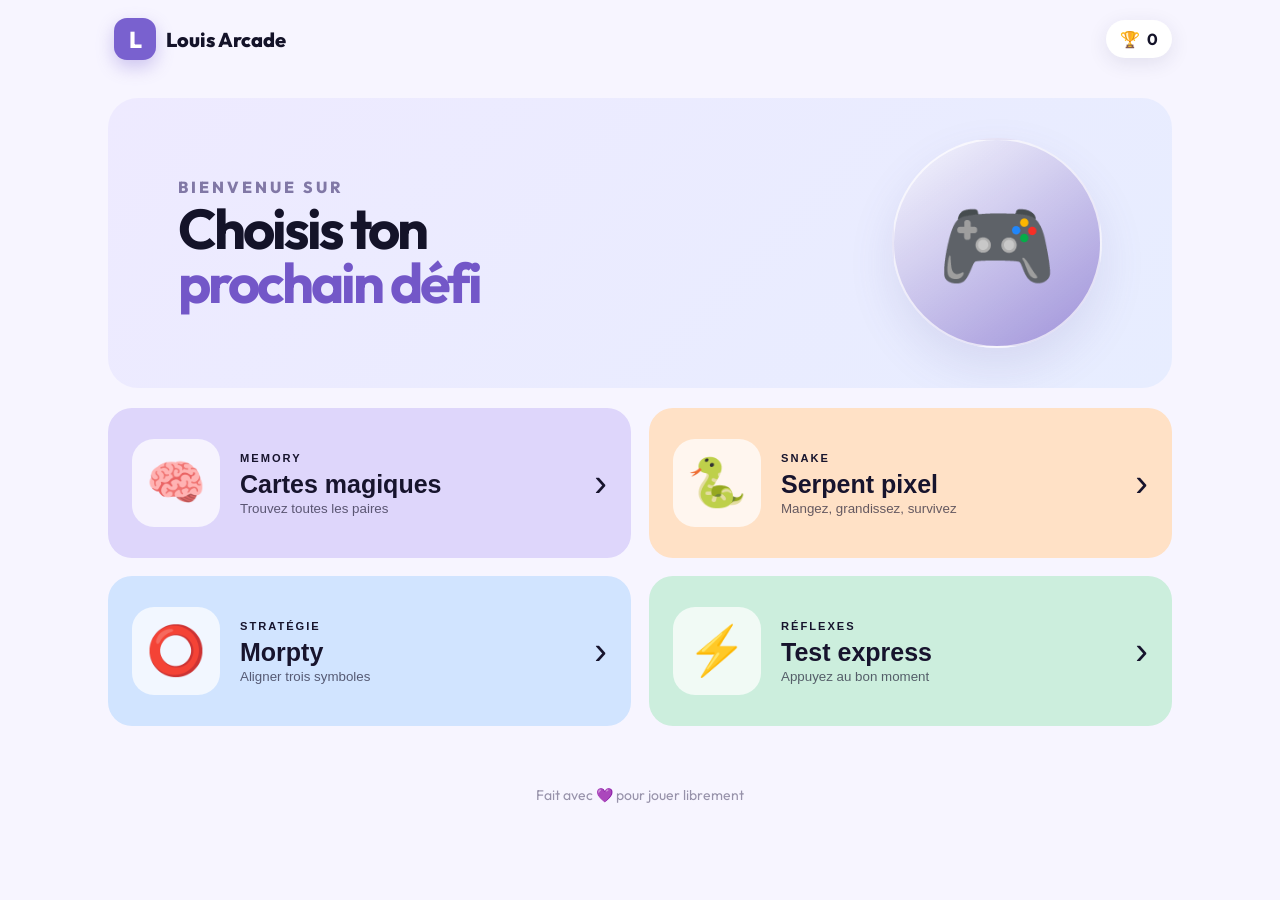
==== index.html @ cec9b596 "Crée Louis Arcade : portail de jeux gratuits avec Memory, Snake, Morpion et test de réflexes" ====
<!DOCTYPE html>
<html lang="fr">
<head>
  <meta charset="UTF-8">
  <meta name="viewport" content="width=device-width, initial-scale=1.0">
  <title>Louis Arcade</title>
  <meta name="description" content="Mini-jeux gratuits dans ton navigateur">
  <link rel="preconnect" href="https://fonts.googleapis.com">
  <link rel="preconnect" href="https://fonts.gstatic.com" crossorigin>
  <link href="https://fonts.googleapis.com/css2?family=Outfit:wght@400;600;800&display=swap" rel="stylesheet">
  <link rel="stylesheet" href="style.css">
</head>
<body>
  <header class="topbar">
    <button class="brand" id="homeButton" aria-label="Accueil">
      <span class="brand-mark">L</span><span>Louis Arcade</span>
    </button>
    <div class="score-pill"><span>🏆</span><b id="totalScore">0</b></div>
  </header>

  <main>
    <section id="homeView" class="view active">
      <div class="hero">
        <div>
          <p class="eyebrow">Bienvenue sur</p>
          <h1>Choisis ton<br><span>prochain défi</span></h1>
        </div>
        <div class="hero-orbit" aria-hidden="true"><span>🎮</span></div>
      </div>

      <div class="game-grid">
        <button class="game-card purple" data-game="memory">
          <span class="game-icon">🧠</span><div><small>MEMORY</small><h2>Cartes magiques</h2><p>Trouvez toutes les paires</p></div><span class="arrow">›</span>
        </button>
        <button class="game-card orange" data-game="snake">
          <span class="game-icon">🐍</span><div><small>SNAKE</small><h2>Serpent pixel</h2><p>Mangez, grandissez, survivez</p></div><span class="arrow">›</span>
        </button>
        <button class="game-card blue" data-game="ttt">
          <span class="game-icon">⭕</span><div><small>STRATÉGIE</small><h2>Morpty</h2><p>Aligner trois symboles</p></div><span class="arrow">›</span>
        </button>
        <button class="game-card green" data-game="reaction">
          <span class="game-icon">⚡</span><div><small>RÉFLEXES</small><h2>Test express</h2><p>Appuyez au bon moment</p></div><span class="arrow">›</span>
        </button>
      </div>
    </section>

    <section id="gameView" class="view">
      <button class="back-button" id="backButton">‹ Retour</button>
      <div id="gameHost"></div>
    </section>
  </main>

  <footer>Fait avec 💜 pour jouer librement</footer>
  <script src="script.js"></script>
</body>
</html>
---- style.css ----
:root { --ink:#141329; --cream:#f7f5ff; --purple:#7357c8; }
* { box-sizing:border-box; }
body { margin:0; min-height:100vh; font-family:'Outfit',sans-serif; color:var(--ink); background:var(--cream); }
.topbar { height:78px; display:flex; align-items:center; justify-content:space-between; max-width:1120px; margin:auto; padding:0 28px; }
.brand { border:0; background:none; display:flex; align-items:center; gap:10px; font:800 20px 'Outfit'; color:var(--ink); cursor:pointer; }
.brand-mark { width:42px; height:42px; border-radius:13px; background:#7961cf; color:white; display:grid; place-items:center; font-size:23px; box-shadow:0 7px 18px #7961cf55; }
.score-pill { background:white; border-radius:999px; padding:9px 14px; box-shadow:0 5px 20px #2a24551a; display:flex; gap:7px; }
.view { display:none; max-width:1120px; margin:auto; padding:20px 28px 40px; }
.view.active { display:block; }
.hero { min-height:230px; display:flex; align-items:center; justify-content:space-between; border-radius:30px; padding:40px 70px; background:linear-gradient(135deg,#eeeaff,#e7edff); overflow:hidden; }
.eyebrow { font-weight:800; text-transform:uppercase; letter-spacing:3px; color:#8178a6; margin:0 0 5px; }
.hero h1 { font-size:56px; line-height:.95; margin:0; letter-spacing:-3px; }
.hero h1 span { color:#7357c8; }
.hero-orbit { width:210px; height:210px; border:2px solid #ffffffaa; border-radius:50%; display:grid; place-items:center; font-size:96px; background:linear-gradient(145deg,#fff9,#9e91d9); box-shadow:0 20px 45px #64599f22; }
.game-grid { display:grid; grid-template-columns:1fr 1fr; gap:18px; margin-top:20px; }
.game-card { min-height:150px; border:0; border-radius:24px; padding:20px 24px; display:flex; align-items:center; gap:20px; text-align:left; cursor:pointer; color:#17142d; transition:.18s ease; }
.game-card:hover { transform:translateY(-5px); box-shadow:0 14px 30px #34304c22; }
.game-card.purple { background:#ded6fb; }.game-card.orange { background:#ffe1c6; }.game-card.blue { background:#d1e4ff; }.game-card.green { background:#cceedd; }
.game-icon { width:88px; height:88px; flex:none; border-radius:22px; background:#ffffffb8; display:grid; place-items:center; font-size:48px; }
.game-card div { flex:1; }.game-card small { font-weight:800; letter-spacing:2px; }.game-card h2 { margin:5px 0 2px; font-size:25px; }.game-card p { margin:0; opacity:.66; }.arrow { font-size:38px; }
.back-button { border:0; background:white; padding:10px 16px; border-radius:12px; font:700 16px 'Outfit'; cursor:pointer; box-shadow:0 5px 18px #2a245518; }
.game-panel { max-width:620px; margin:20px auto 0; background:white; border-radius:28px; padding:28px; text-align:center; box-shadow:0 12px 40px #27233e12; }
.game-panel h2 { margin-top:0; }.primary { border:0; border-radius:12px; padding:12px 18px; background:#7357c8; color:white; font:800 16px 'Outfit'; cursor:pointer; }.status { min-height:24px; font-weight:700; }
.memory-grid { display:grid; grid-template-columns:repeat(4,82px); justify-content:center; gap:10px; }.memory-card { height:82px; border:0; border-radius:12px; background:#7357c8; color:transparent; font-size:38px; cursor:pointer; }.memory-card.open,.memory-card.done { background:#ebe6ff; color:#1b1833; }
.snake-wrap { display:grid; justify-content:center; }.snake-wrap canvas { background:#17172b; border-radius:14px; image-rendering:pixelated; }.snake-controls { display:grid; grid-template-columns:repeat(3,48px); gap:6px; justify-content:center; margin-top:12px; }.snake-controls button { width:48px; height:42px; border:0; border-radius:8px; background:#eeeafd; font-size:18px; }.snake-controls button:nth-child(1){grid-column:2}.snake-controls button:nth-child(2){grid-column:1}
.ttt-grid { display:grid; grid-template-columns:repeat(3,100px); justify-content:center; gap:8px; }.ttt-grid button { width:100px; height:100px; border:0; border-radius:16px; background:#edf2ff; font:800 52px 'Outfit'; color:#4d73bd; }
.reaction-box { height:250px; border-radius:20px; display:grid; place-items:center; background:#ed4955; color:white; font-size:28px; font-weight:800; cursor:pointer; user-select:none; }.reaction-box.ready { background:#42b883; }
footer { text-align:center; padding:20px; color:#9792aa; font-size:14px; }
@media(max-width:700px){.topbar{padding:0 16px}.view{padding:12px 16px 30px}.hero{min-height:190px;padding:30px}.hero h1{font-size:40px}.hero-orbit{display:none}.game-grid{grid-template-columns:1fr}.game-card{min-height:125px}.game-icon{width:72px;height:72px;font-size:38px}.memory-grid{grid-template-columns:repeat(4,68px)}.memory-card{height:68px}.ttt-grid,.ttt-grid button{grid-template-columns:repeat(3,82px)}.ttt-grid button{width:82px;height:82px}}
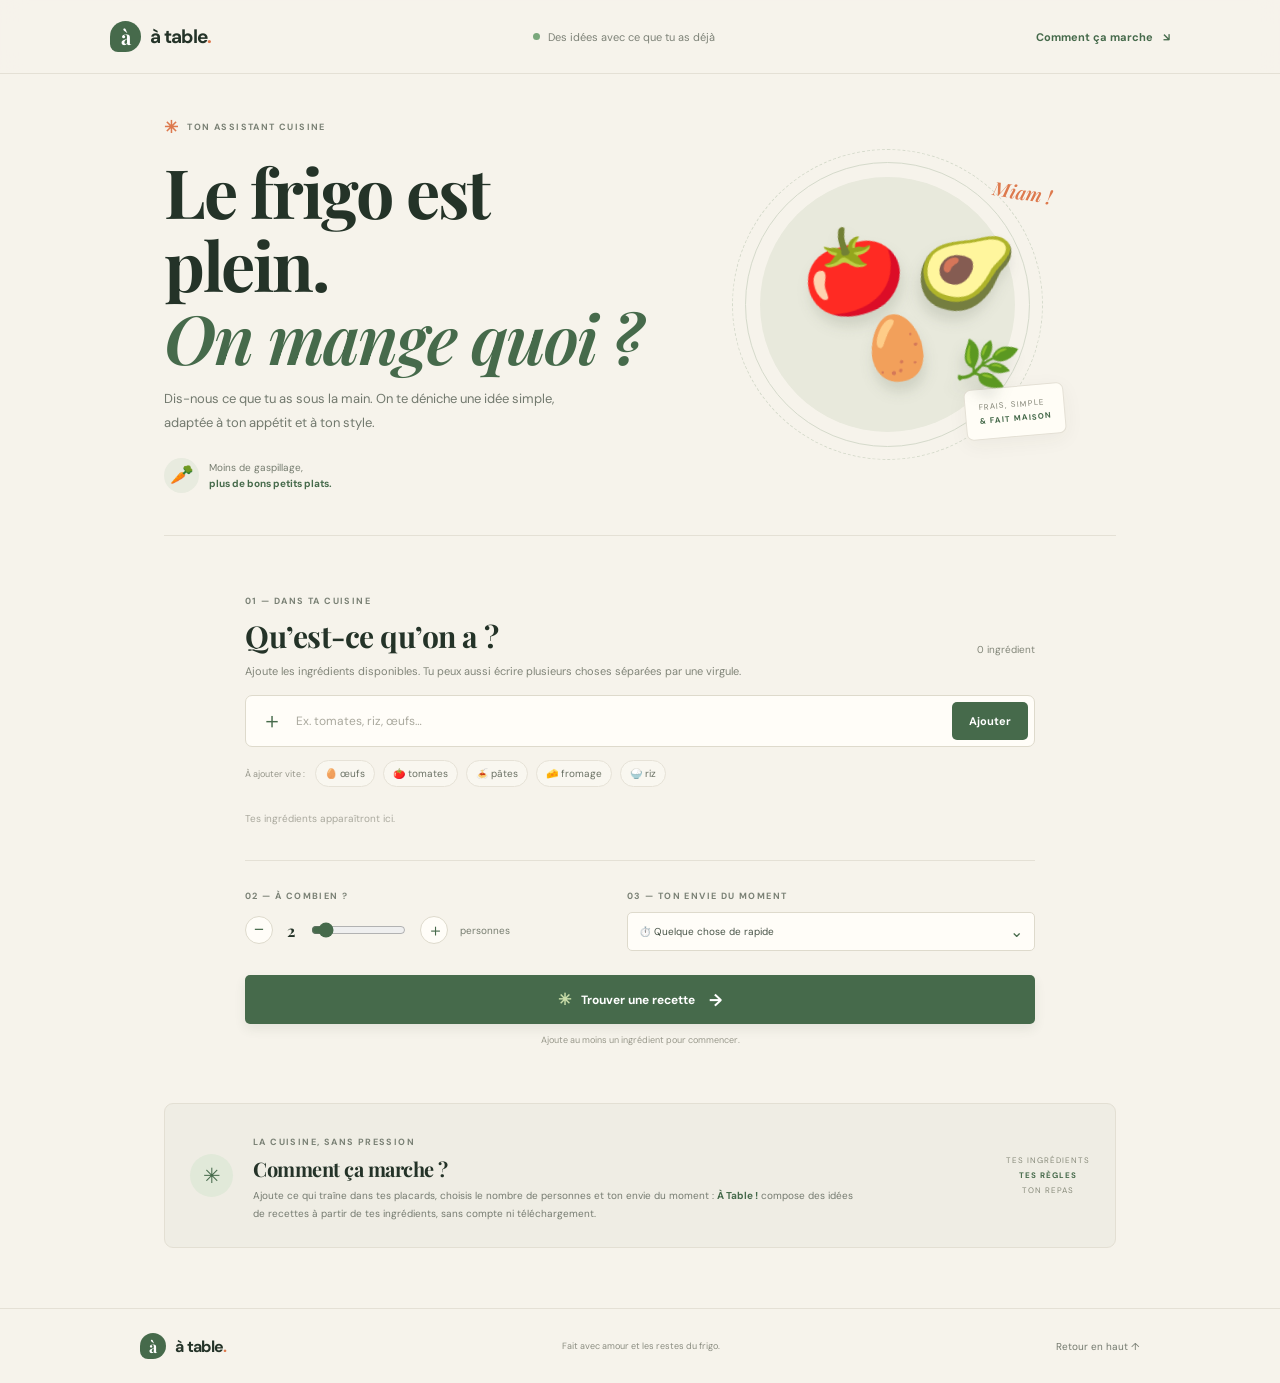
==== commit 898c4aa2: "Remplace le site par À Table !, assistant de recettes selon les ingrédients disponibles" ====
--- a/index.html
+++ b/index.html
@@ -1,56 +1,50 @@
-<!DOCTYPE html>
+<!doctype html>
 <html lang="fr">
 <head>
-  <meta charset="UTF-8">
-  <meta name="viewport" content="width=device-width, initial-scale=1.0">
-  <title>Louis Arcade</title>
-  <meta name="description" content="Mini-jeux gratuits dans ton navigateur">
+  <meta charset="utf-8">
+  <meta name="viewport" content="width=device-width, initial-scale=1">
+  <meta name="theme-color" content="#f6f3eb">
+  <meta name="description" content="Indique les ingrédients de ton frigo et trouve une idée de recette adaptée à ton repas.">
+  <title>À Table ! — des recettes avec ce que tu as</title>
   <link rel="preconnect" href="https://fonts.googleapis.com">
   <link rel="preconnect" href="https://fonts.gstatic.com" crossorigin>
-  <link href="https://fonts.googleapis.com/css2?family=Outfit:wght@400;600;800&display=swap" rel="stylesheet">
+  <link href="https://fonts.googleapis.com/css2?family=DM+Sans:wght@400;500;600;700&family=Playfair+Display:wght@600;700;800&display=swap" rel="stylesheet">
   <link rel="stylesheet" href="style.css">
 </head>
 <body>
   <header class="topbar">
-    <button class="brand" id="homeButton" aria-label="Accueil">
-      <span class="brand-mark">L</span><span>Louis Arcade</span>
-    </button>
-    <div class="score-pill"><span>🏆</span><b id="totalScore">0</b></div>
+    <a class="brand" href="#home" aria-label="À Table, accueil"><span class="brand-mark">à</span><span>à table<span class="brand-dot">.</span></span></a>
+    <div class="top-note"><span class="status-dot"></span> Des idées avec ce que tu as déjà</div>
+    <a class="header-link" href="#how">Comment ça marche <span>↘</span></a>
   </header>
 
-  <main>
-    <section id="homeView" class="view active">
-      <div class="hero">
-        <div>
-          <p class="eyebrow">Bienvenue sur</p>
-          <h1>Choisis ton<br><span>prochain défi</span></h1>
-        </div>
-        <div class="hero-orbit" aria-hidden="true"><span>🎮</span></div>
-      </div>
-
-      <div class="game-grid">
-        <button class="game-card purple" data-game="memory">
-          <span class="game-icon">🧠</span><div><small>MEMORY</small><h2>Cartes magiques</h2><p>Trouvez toutes les paires</p></div><span class="arrow">›</span>
-        </button>
-        <button class="game-card orange" data-game="snake">
-          <span class="game-icon">🐍</span><div><small>SNAKE</small><h2>Serpent pixel</h2><p>Mangez, grandissez, survivez</p></div><span class="arrow">›</span>
-        </button>
-        <button class="game-card blue" data-game="ttt">
-          <span class="game-icon">⭕</span><div><small>STRATÉGIE</small><h2>Morpty</h2><p>Aligner trois symboles</p></div><span class="arrow">›</span>
-        </button>
-        <button class="game-card green" data-game="reaction">
-          <span class="game-icon">⚡</span><div><small>RÉFLEXES</small><h2>Test express</h2><p>Appuyez au bon moment</p></div><span class="arrow">›</span>
-        </button>
-      </div>
+  <main id="home">
+    <section class="intro">
+      <div class="intro-copy"><span class="eyebrow"><span>✳</span> TON ASSISTANT CUISINE</span><h1>Le frigo est plein.<br><em>On mange quoi&nbsp;?</em></h1><p>Dis-nous ce que tu as sous la main. On te déniche une idée simple, adaptée à ton appétit et à ton style.</p><div class="intro-stamp"><span>🥕</span><span>Moins de gaspillage,<br><b>plus de bons petits plats.</b></span></div></div>
+      <div class="food-art" aria-hidden="true"><div class="art-circle"></div><span class="food food-a">🍅</span><span class="food food-b">🥑</span><span class="food food-c">🥚</span><span class="food food-d">🌿</span><span class="art-scribble">Miam !</span><div class="art-caption">FRAIS, SIMPLE<br><b>& FAIT MAISON</b></div></div>
     </section>
 
-    <section id="gameView" class="view">
-      <button class="back-button" id="backButton">‹ Retour</button>
-      <div id="gameHost"></div>
+    <section class="planner" aria-labelledby="plannerTitle">
+      <div class="planner-heading"><div><span class="step-label">01 — DANS TA CUISINE</span><h2 id="plannerTitle">Qu’est-ce qu’on a ?</h2></div><span class="ingredient-count" id="ingredientCount">0 ingrédient</span></div>
+      <p class="helper">Ajoute les ingrédients disponibles. Tu peux aussi écrire plusieurs choses séparées par une virgule.</p>
+      <form class="ingredient-form" id="ingredientForm"><label class="sr-only" for="ingredientInput">Ajouter un ingrédient</label><span class="input-icon">＋</span><input id="ingredientInput" autocomplete="off" placeholder="Ex. tomates, riz, œufs…"><button type="submit">Ajouter</button></form>
+      <div class="suggestions"><span>À ajouter vite :</span><button type="button" data-add="œufs">🥚 œufs</button><button type="button" data-add="tomates">🍅 tomates</button><button type="button" data-add="pâtes">🍝 pâtes</button><button type="button" data-add="fromage">🧀 fromage</button><button type="button" data-add="riz">🍚 riz</button></div>
+      <div class="ingredient-list" id="ingredientList" aria-live="polite"><span class="empty-prompt">Tes ingrédients apparaîtront ici.</span></div>
+
+      <div class="preferences">
+        <div class="preference-block"><label class="step-label" for="people">02 — À COMBIEN ?</label><div class="people-control"><button type="button" id="minusPeople" aria-label="Diminuer le nombre de personnes">−</button><output id="peopleOutput" for="people">2</output><input id="people" type="range" min="1" max="12" value="2" aria-label="Nombre de personnes"><button type="button" id="plusPeople" aria-label="Augmenter le nombre de personnes">＋</button><span>personnes</span></div></div>
+        <div class="preference-block"><label class="step-label" for="mealStyle">03 — TON ENVIE DU MOMENT</label><div class="select-wrap"><select id="mealStyle"><option value="vite">⏱️ Quelque chose de rapide</option><option value="comfort">🍲 Réconfortant</option><option value="healthy">🥗 Plutôt léger</option><option value="fresh">🌿 Frais et coloré</option><option value="surprise">🎲 Surprends-moi</option></select><span>⌄</span></div></div>
+      </div>
+      <button class="generate-button" id="generateButton"><span>✳</span> Trouver une recette <b>→</b></button>
+      <p class="form-hint" id="formHint" aria-live="polite">Ajoute au moins un ingrédient pour commencer.</p>
     </section>
+
+    <section class="results" id="results" hidden aria-live="polite"><div class="results-heading"><div><span class="step-label">À TABLE !</span><h2>Une idée qui donne faim.</h2></div><button class="again-button" id="againButton">↻ Une autre idée</button></div><div class="recipe-grid" id="recipeGrid"></div><p class="results-footnote">Les quantités sont indicatives : goûte et ajuste à ton envie. Pense à vérifier les allergènes de tes ingrédients.</p></section>
+
+    <section class="how" id="how"><div class="how-icon">✳</div><div><span class="step-label">LA CUISINE, SANS PRESSION</span><h2>Comment ça marche ?</h2><p>Ajoute ce qui traîne dans tes placards, choisis le nombre de personnes et ton envie du moment : <b>À Table !</b> compose des idées de recettes à partir de tes ingrédients, sans compte ni téléchargement.</p></div><div class="how-side">TES INGRÉDIENTS<br><b>TES RÈGLES</b><br>TON REPAS</div></section>
   </main>
 
-  <footer>Fait avec 💜 pour jouer librement</footer>
+  <footer><a class="brand footer-brand" href="#home"><span class="brand-mark">à</span><span>à table<span class="brand-dot">.</span></span></a><span>Fait avec amour et les restes du frigo.</span><a href="#home">Retour en haut ↑</a></footer>
   <script src="script.js"></script>
 </body>
 </html>
--- a/style.css
+++ b/style.css
@@ -1,29 +1,4 @@
-:root { --ink:#141329; --cream:#f7f5ff; --purple:#7357c8; }
-* { box-sizing:border-box; }
-body { margin:0; min-height:100vh; font-family:'Outfit',sans-serif; color:var(--ink); background:var(--cream); }
-.topbar { height:78px; display:flex; align-items:center; justify-content:space-between; max-width:1120px; margin:auto; padding:0 28px; }
-.brand { border:0; background:none; display:flex; align-items:center; gap:10px; font:800 20px 'Outfit'; color:var(--ink); cursor:pointer; }
-.brand-mark { width:42px; height:42px; border-radius:13px; background:#7961cf; color:white; display:grid; place-items:center; font-size:23px; box-shadow:0 7px 18px #7961cf55; }
-.score-pill { background:white; border-radius:999px; padding:9px 14px; box-shadow:0 5px 20px #2a24551a; display:flex; gap:7px; }
-.view { display:none; max-width:1120px; margin:auto; padding:20px 28px 40px; }
-.view.active { display:block; }
-.hero { min-height:230px; display:flex; align-items:center; justify-content:space-between; border-radius:30px; padding:40px 70px; background:linear-gradient(135deg,#eeeaff,#e7edff); overflow:hidden; }
-.eyebrow { font-weight:800; text-transform:uppercase; letter-spacing:3px; color:#8178a6; margin:0 0 5px; }
-.hero h1 { font-size:56px; line-height:.95; margin:0; letter-spacing:-3px; }
-.hero h1 span { color:#7357c8; }
-.hero-orbit { width:210px; height:210px; border:2px solid #ffffffaa; border-radius:50%; display:grid; place-items:center; font-size:96px; background:linear-gradient(145deg,#fff9,#9e91d9); box-shadow:0 20px 45px #64599f22; }
-.game-grid { display:grid; grid-template-columns:1fr 1fr; gap:18px; margin-top:20px; }
-.game-card { min-height:150px; border:0; border-radius:24px; padding:20px 24px; display:flex; align-items:center; gap:20px; text-align:left; cursor:pointer; color:#17142d; transition:.18s ease; }
-.game-card:hover { transform:translateY(-5px); box-shadow:0 14px 30px #34304c22; }
-.game-card.purple { background:#ded6fb; }.game-card.orange { background:#ffe1c6; }.game-card.blue { background:#d1e4ff; }.game-card.green { background:#cceedd; }
-.game-icon { width:88px; height:88px; flex:none; border-radius:22px; background:#ffffffb8; display:grid; place-items:center; font-size:48px; }
-.game-card div { flex:1; }.game-card small { font-weight:800; letter-spacing:2px; }.game-card h2 { margin:5px 0 2px; font-size:25px; }.game-card p { margin:0; opacity:.66; }.arrow { font-size:38px; }
-.back-button { border:0; background:white; padding:10px 16px; border-radius:12px; font:700 16px 'Outfit'; cursor:pointer; box-shadow:0 5px 18px #2a245518; }
-.game-panel { max-width:620px; margin:20px auto 0; background:white; border-radius:28px; padding:28px; text-align:center; box-shadow:0 12px 40px #27233e12; }
-.game-panel h2 { margin-top:0; }.primary { border:0; border-radius:12px; padding:12px 18px; background:#7357c8; color:white; font:800 16px 'Outfit'; cursor:pointer; }.status { min-height:24px; font-weight:700; }
-.memory-grid { display:grid; grid-template-columns:repeat(4,82px); justify-content:center; gap:10px; }.memory-card { height:82px; border:0; border-radius:12px; background:#7357c8; color:transparent; font-size:38px; cursor:pointer; }.memory-card.open,.memory-card.done { background:#ebe6ff; color:#1b1833; }
-.snake-wrap { display:grid; justify-content:center; }.snake-wrap canvas { background:#17172b; border-radius:14px; image-rendering:pixelated; }.snake-controls { display:grid; grid-template-columns:repeat(3,48px); gap:6px; justify-content:center; margin-top:12px; }.snake-controls button { width:48px; height:42px; border:0; border-radius:8px; background:#eeeafd; font-size:18px; }.snake-controls button:nth-child(1){grid-column:2}.snake-controls button:nth-child(2){grid-column:1}
-.ttt-grid { display:grid; grid-template-columns:repeat(3,100px); justify-content:center; gap:8px; }.ttt-grid button { width:100px; height:100px; border:0; border-radius:16px; background:#edf2ff; font:800 52px 'Outfit'; color:#4d73bd; }
-.reaction-box { height:250px; border-radius:20px; display:grid; place-items:center; background:#ed4955; color:white; font-size:28px; font-weight:800; cursor:pointer; user-select:none; }.reaction-box.ready { background:#42b883; }
-footer { text-align:center; padding:20px; color:#9792aa; font-size:14px; }
-@media(max-width:700px){.topbar{padding:0 16px}.view{padding:12px 16px 30px}.hero{min-height:190px;padding:30px}.hero h1{font-size:40px}.hero-orbit{display:none}.game-grid{grid-template-columns:1fr}.game-card{min-height:125px}.game-icon{width:72px;height:72px;font-size:38px}.memory-grid{grid-template-columns:repeat(4,68px)}.memory-card{height:68px}.ttt-grid,.ttt-grid button{grid-template-columns:repeat(3,82px)}.ttt-grid button{width:82px;height:82px}}
+@import url('https://fonts.googleapis.com/css2?family=DM+Sans:wght@400;500;600;700&family=Playfair+Display:wght@600;700;800&display=swap');
+:root{--ink:#243328;--green:#466a4b;--green-dark:#314c36;--paper:#f6f3eb;--muted:#777d70;--line:#e4e0d5;--orange:#dd794d;--serif:'Playfair Display',Georgia,serif;--sans:'DM Sans',sans-serif}*{box-sizing:border-box}html{scroll-behavior:smooth;scroll-padding-top:82px}body{margin:0;background:var(--paper);color:var(--ink);font-family:var(--sans);-webkit-font-smoothing:antialiased}.topbar{height:74px;padding:0 max(calc((100vw - 1060px)/2),30px);display:flex;align-items:center;justify-content:space-between;border-bottom:1px solid var(--line);background:#f6f3ebed;position:sticky;top:0;z-index:5;backdrop-filter:blur(12px)}.brand{display:flex;gap:9px;align-items:center;color:var(--ink);font-weight:700;font-size:19px;letter-spacing:-.7px;text-decoration:none}.brand-mark{display:grid;place-items:center;width:31px;height:31px;background:var(--green);border-radius:50% 50% 50% 8px;color:white;font:700 20px var(--serif)}.brand-dot{color:var(--orange)}.top-note{color:#7d8277;font-size:11px;display:flex;align-items:center;gap:8px}.status-dot{height:7px;width:7px;border-radius:50%;background:#79a77b}.header-link{color:var(--green);text-decoration:none;font-size:11px;font-weight:700}.header-link span{margin-left:7px}.header-link:hover,footer>a:last-child:hover{color:var(--orange)}main{max-width:1000px;padding:0 24px;margin:auto}.intro{min-height:370px;display:grid;grid-template-columns:1.04fr .96fr;align-items:center;border-bottom:1px solid var(--line);overflow:hidden}.intro-copy{padding:42px 0}.eyebrow,.step-label{font-size:9px;font-weight:700;letter-spacing:1.4px;color:#7a8175}.eyebrow{display:flex;align-items:center;gap:8px}.eyebrow span{color:var(--orange);font-size:17px}.intro h1{font:700 clamp(46px,6.1vw,68px)/1.07 var(--serif);letter-spacing:-2px;margin:17px 0 14px}.intro h1 em{font-weight:600;color:var(--green);white-space:nowrap}.intro-copy>p{max-width:410px;font-size:13px;line-height:1.8;color:#72796e;margin:0}.intro-stamp{display:flex;align-items:center;gap:10px;margin-top:24px;color:#767d70;font-size:10px;line-height:1.6}.intro-stamp>span:first-child{width:35px;height:35px;border-radius:50%;background:#e8ebdf;display:grid;place-items:center;font-size:19px}.intro-stamp b{color:var(--green)}.food-art{height:330px;position:relative;display:grid;place-items:center}.art-circle{width:255px;height:255px;border-radius:50%;background:#e8e9dc;position:absolute}.art-circle:before,.art-circle:after{content:'';position:absolute;border:1px solid #d5dacb;border-radius:50%;inset:-15px}.art-circle:after{inset:-28px;border-style:dashed}.food{position:absolute;filter:drop-shadow(0 10px 7px #35432824);z-index:1}.food-a{font-size:84px;left:calc(50% - 88px);top:77px;transform:rotate(-15deg)}.food-b{font-size:77px;left:calc(50% + 28px);top:81px;transform:rotate(15deg)}.food-c{font-size:62px;left:calc(50% - 30px);top:167px;transform:rotate(-9deg)}.food-d{font-size:46px;left:calc(50% + 69px);top:193px;transform:rotate(22deg)}.art-scribble{position:absolute;top:39px;right:calc(50% - 165px);font:italic 600 19px var(--serif);color:var(--orange);transform:rotate(9deg)}.art-caption{position:absolute;right:calc(50% - 177px);bottom:33px;padding:10px 13px;background:#fffdf6;border:1px solid var(--line);border-radius:7px;color:#838476;font-size:8px;line-height:1.8;letter-spacing:1px;transform:rotate(-5deg);box-shadow:0 5px 20px #3740210d}.art-caption b{color:var(--green)}.planner{max-width:790px;margin:0 auto;padding:52px 0 57px}.planner-heading,.results-heading{display:flex;align-items:end;justify-content:space-between}.planner h2,.results h2,.how h2{font:700 30px var(--serif);letter-spacing:-.5px;margin:7px 0 0}.ingredient-count{font-size:10px;color:#828679}.helper{margin:8px 0 17px;color:#818579;font-size:11px}.ingredient-form{height:52px;display:flex;align-items:center;gap:11px;background:#fffdf8;border:1px solid #dedacc;border-radius:7px;padding:5px 6px 5px 15px;transition:border-color .2s,box-shadow .2s}.ingredient-form:focus-within{border-color:#779176;box-shadow:0 0 0 3px #78957619}.input-icon{font-size:22px;color:var(--green)}.ingredient-form input{flex:1;min-width:0;border:0;outline:0;background:transparent;color:var(--ink);font:12px var(--sans)}.ingredient-form input::placeholder{color:#aaa99e}.ingredient-form button,.generate-button{border:0;border-radius:5px;background:var(--green);color:white;font:700 11px var(--sans);cursor:pointer;transition:background .2s,transform .2s}.ingredient-form button{height:38px;padding:0 17px}.ingredient-form button:hover,.generate-button:hover{background:var(--green-dark)}.suggestions{display:flex;align-items:center;gap:8px;flex-wrap:wrap;margin:13px 0 16px}.suggestions>span{font-size:9px;color:#96968a;margin-right:2px}.suggestions button{border:1px solid #e6e2d7;background:#f9f7f0;color:#6b7265;border-radius:20px;padding:6px 9px;font:10px var(--sans);cursor:pointer;transition:.18s}.suggestions button:hover{border-color:#97ab91;background:#edf1e8;color:var(--green)}.ingredient-list{display:flex;gap:8px;flex-wrap:wrap;min-height:30px;align-items:center}.empty-prompt{color:#aaa99e;font-size:10px}.ingredient-chip{display:inline-flex;align-items:center;gap:8px;border:1px solid #d9e2d4;background:#edf1e8;border-radius:20px;color:#425b43;padding:7px 10px;font-size:10px}.ingredient-chip button{border:0;background:none;color:#71816d;font-size:15px;line-height:12px;padding:0;cursor:pointer}.preferences{display:grid;grid-template-columns:1fr 1.15fr;gap:27px;border-top:1px solid var(--line);margin-top:27px;padding-top:22px}.preference-block{min-width:0}.people-control{display:flex;align-items:center;gap:12px;margin-top:12px}.people-control button{width:28px;height:28px;border:1px solid #dedacc;border-radius:50%;background:#fffdf8;color:var(--green);font-size:17px;cursor:pointer}.people-control output{font:700 16px var(--serif);min-width:12px;text-align:center}.people-control input{width:95px;accent-color:var(--green)}.people-control>span{font-size:10px;color:#777d70}.select-wrap{height:39px;margin-top:8px;position:relative}.select-wrap select{width:100%;height:100%;appearance:none;border:1px solid #dedacc;border-radius:5px;background:#fffdf8;color:#485448;padding:0 35px 0 11px;font:10px var(--sans);outline-color:#89a286}.select-wrap>span{position:absolute;right:12px;top:9px;color:var(--green);pointer-events:none}.generate-button{display:flex;align-items:center;justify-content:center;gap:10px;width:100%;height:49px;margin-top:24px;font-size:12px;box-shadow:0 5px 12px #354f3517}.generate-button>span{font-size:16px;color:#c9dda9}.generate-button b{font-size:17px;margin-left:4px}.form-hint{text-align:center;color:#98988b;font-size:9px;margin:10px 0 0}.results{border-top:1px solid var(--line);padding:48px 0 54px}.again-button{border:1px solid #dcd8cc;border-radius:5px;background:#fffdf8;color:var(--green);padding:10px 13px;font:600 10px var(--sans);cursor:pointer}.again-button:hover{border-color:var(--green)}.recipe-grid{display:grid;grid-template-columns:repeat(3,1fr);gap:13px;margin-top:22px}.recipe-card{min-width:0;background:#fffdf8;border:1px solid #e6e1d5;border-radius:9px;padding:18px;box-shadow:0 6px 20px #343d2208}.recipe-card.featured{border-color:#aab99f;box-shadow:0 7px 24px #48634612}.recipe-top{display:flex;align-items:center;justify-content:space-between;margin-bottom:12px}.recipe-emoji{font-size:25px}.recipe-label{border-radius:20px;background:#edf1e8;color:#526b4c;padding:5px 8px;font-size:8px;font-weight:700}.recipe-card h3{font:700 18px/1.3 var(--serif);margin:0 0 7px}.recipe-desc{font-size:10px;line-height:1.65;color:#7c8075;min-height:34px;margin:0 0 12px}.recipe-meta{display:flex;gap:12px;color:#818579;font-size:9px;padding-bottom:12px;border-bottom:1px solid #ece8de}.recipe-card h4{font-size:9px;text-transform:uppercase;letter-spacing:.8px;margin:13px 0 6px;color:#65755e}.recipe-ingredients{padding:0 0 0 15px;margin:0;color:#666f63;font-size:10px;line-height:1.8}.recipe-steps{padding:0 0 0 17px;margin:0;color:#686e64;font-size:10px;line-height:1.7}.results-footnote{font-size:9px;color:#97978c;margin:15px 0 0}.how{display:flex;align-items:center;gap:20px;padding:25px;margin:0 0 60px;border:1px solid #e3dfd3;border-radius:9px;background:#efede4}.how-icon{width:43px;height:43px;border-radius:50%;flex:none;display:grid;place-items:center;background:#e1e9d9;color:var(--green);font-size:21px}.how h2{font-size:20px;margin:5px 0}.how p{max-width:600px;margin:0;color:#757b70;font-size:10px;line-height:1.75}.how p b{color:var(--green)}.how-side{margin-left:auto;text-align:center;white-space:nowrap;color:#888b7b;font-size:8px;letter-spacing:1px;line-height:1.9}.how-side b{color:var(--green)}footer{min-height:75px;border-top:1px solid var(--line);padding:15px max(calc((100vw - 1000px)/2),24px);display:flex;justify-content:space-between;align-items:center}footer>span{font-size:9px;color:#8b8d81}footer>a:last-child{color:#73796e;text-decoration:none;font-size:10px}.footer-brand{font-size:16px}.footer-brand .brand-mark{width:26px;height:26px;font-size:16px}.sr-only{position:absolute;width:1px;height:1px;padding:0;margin:-1px;overflow:hidden;clip:rect(0,0,0,0);white-space:nowrap;border:0}[hidden]{display:none!important}
+@media(max-width:700px){.topbar{padding:0 20px}.top-note{font-size:9px}.header-link{font-size:0}.header-link span{font-size:17px}main{padding:0 20px}.intro{min-height:330px;grid-template-columns:1.1fr .9fr}.intro h1{font-size:51px}.food-art{transform:scale(.82);margin:0 -25px}.recipe-grid{grid-template-columns:1fr 1fr}.recipe-card:last-child:nth-child(odd){grid-column:span 2}.how{gap:14px;padding:19px}.how-side{font-size:7px}}
+@media(max-width:500px){.topbar{height:63px}.top-note{display:none}.intro{grid-template-columns:1fr;padding:24px 0 0}.intro-copy{padding:12px 0 0}.intro h1{font-size:53px;margin-top:13px}.intro-copy>p{font-size:12px}.intro-stamp{margin-top:15px}.food-art{height:205px;transform:scale(.67);margin:-7px 0 -18px}.planner{padding:38px 0 43px}.planner h2,.results h2{font-size:25px}.preferences{grid-template-columns:1fr;gap:19px}.people-control input{width:120px}.recipe-grid{grid-template-columns:1fr}.recipe-card:last-child:nth-child(odd){grid-column:auto}.recipe-desc{min-height:0}.results-heading{align-items:flex-start;gap:12px}.again-button{white-space:nowrap;margin-top:8px}.how{align-items:flex-start;flex-wrap:wrap}.how>div:nth-child(2){flex:1;min-width:190px}.how-side{margin-left:58px}footer{padding:15px 20px;gap:8px;flex-wrap:wrap}footer>span{order:3;width:100%;text-align:center}}
